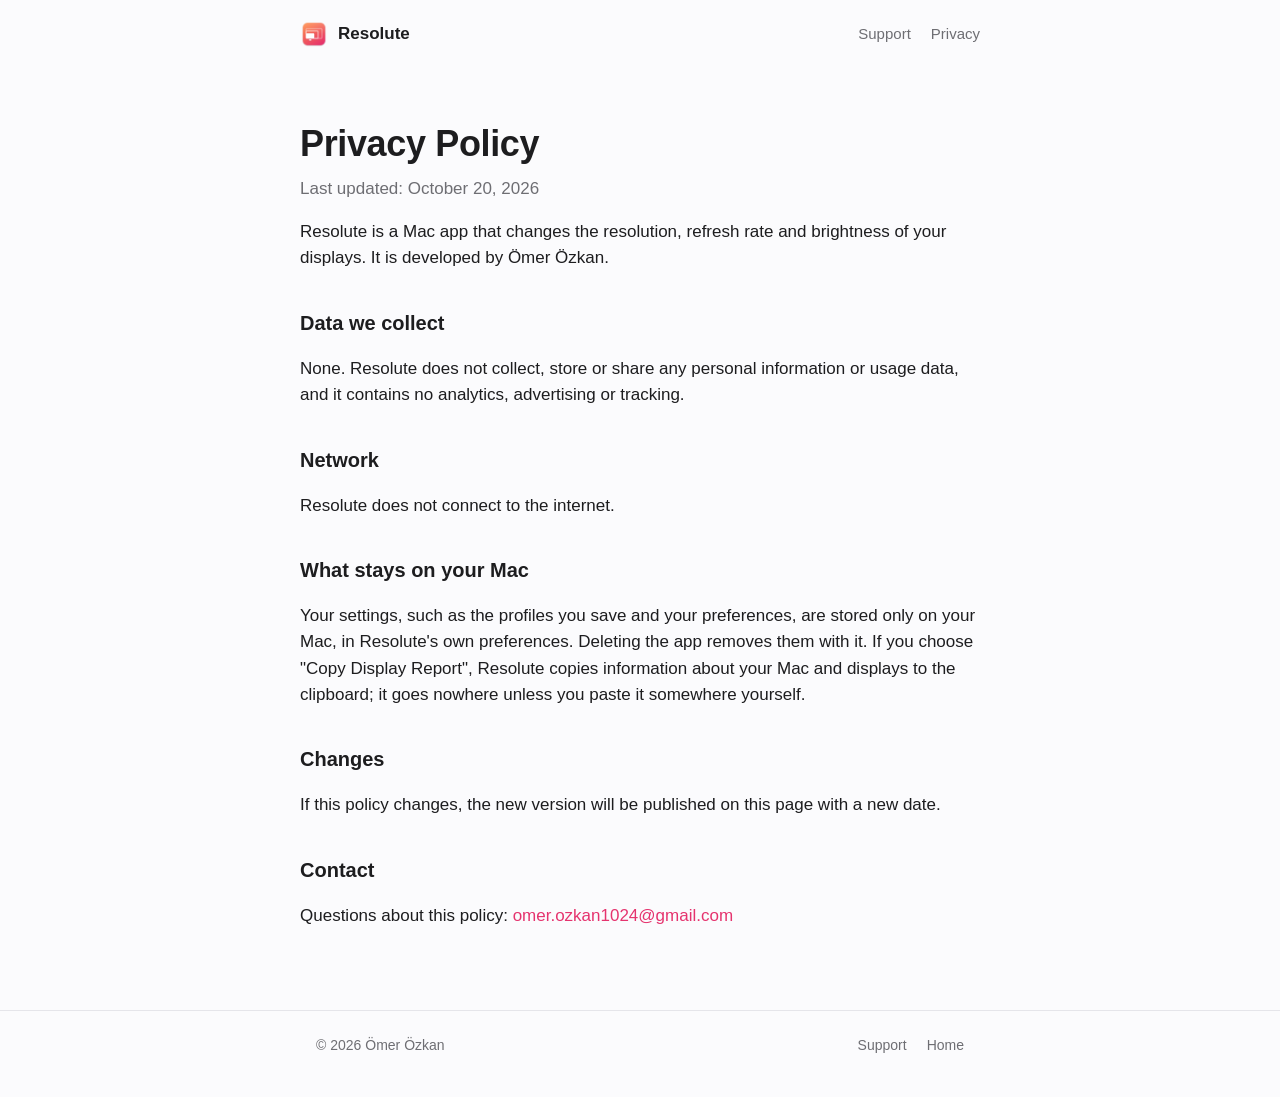
==== privacy.html @ 92cb6cba "Add Resolute website, privacy policy and support page Co-Authored-By: Claude Opus 5.5 <noreply@anthr" ====
<!doctype html>
<html lang="en">
<head>
<meta charset="utf-8">
<meta name="viewport" content="width=device-width, initial-scale=1">
<title>Resolute Privacy Policy</title>
<link rel="icon" href="assets/favicon.png">
<link rel="stylesheet" href="assets/site.css">
</head>
<body>
<header class="wrap top narrow">
	<a class="brand" href="./"><img src="assets/icon.png" alt="">Resolute</a>
	<nav><a href="support.html">Support</a><a href="privacy.html">Privacy</a></nav>
</header>

<main class="wrap narrow doc">
	<h1>Privacy Policy</h1>
	<p class="updated">Last updated: October 20, 2026</p>

	<p>Resolute is a Mac app that changes the resolution, refresh rate and brightness of your displays. It is developed by Ömer Özkan.</p>

	<h2>Data we collect</h2>
	<p>None. Resolute does not collect, store or share any personal information or usage data, and it contains no analytics, advertising or tracking.</p>

	<h2>Network</h2>
	<p>Resolute does not connect to the internet.</p>

	<h2>What stays on your Mac</h2>
	<p>Your settings, such as the profiles you save and your preferences, are stored only on your Mac, in Resolute's own preferences. Deleting the app removes them with it. If you choose "Copy Display Report", Resolute copies information about your Mac and displays to the clipboard; it goes nowhere unless you paste it somewhere yourself.</p>

	<h2>Changes</h2>
	<p>If this policy changes, the new version will be published on this page with a new date.</p>

	<h2>Contact</h2>
	<p>Questions about this policy: <a href="mailto:omer.ozkan1024@gmail.com">omer.ozkan1024@gmail.com</a></p>
</main>

<footer>
	<div class="wrap narrow">
		<span>© 2026 Ömer Özkan</span>
		<nav><a href="support.html">Support</a><a href="./">Home</a></nav>
	</div>
</footer>
</body>
</html>
---- assets/site.css ----
:root {
	--bg: #fbfbfd;
	--surface: #ffffff;
	--text: #1d1d1f;
	--muted: #6e6e73;
	--line: #e5e5ea;
	--accent: #e5336e;
	--accent-2: #ff8a4c;
	--shadow: 0 1px 2px rgba(0, 0, 0, 0.04), 0 8px 24px rgba(0, 0, 0, 0.06);
	color-scheme: light dark;
}

@media (prefers-color-scheme: dark) {
	:root {
		--bg: #111114;
		--surface: #1c1c20;
		--text: #f5f5f7;
		--muted: #a1a1a6;
		--line: #2c2c31;
		--accent: #ff6b95;
		--accent-2: #ffa06b;
		--shadow: 0 1px 2px rgba(0, 0, 0, 0.3), 0 8px 24px rgba(0, 0, 0, 0.35);
	}
}

* { box-sizing: border-box; }

body {
	margin: 0;
	background: var(--bg);
	color: var(--text);
	font: 17px/1.55 -apple-system, BlinkMacSystemFont, "SF Pro Text", "Helvetica Neue", Arial, sans-serif;
	-webkit-font-smoothing: antialiased;
}

a { color: var(--accent); text-decoration: none; }
a:hover { text-decoration: underline; }

.wrap { max-width: 920px; margin: 0 auto; padding: 0 16px; }
.narrow { max-width: 680px; }

/* Top bar */
.top { display: flex; align-items: center; justify-content: space-between; padding: 20px 0; }
.brand { display: flex; align-items: center; gap: 10px; color: var(--text); font-weight: 600; }
.brand img { width: 28px; height: 28px; }
.top nav { display: flex; gap: 20px; font-size: 15px; }
.top nav a { color: var(--muted); }
.top nav a:hover { color: var(--text); text-decoration: none; }

/* Hero */
.hero { text-align: center; padding: 56px 0 40px; }
.hero img { width: 144px; height: 144px; filter: drop-shadow(0 12px 24px rgba(229, 51, 110, 0.25)); }
.hero h1 { font-size: clamp(40px, 7vw, 56px); line-height: 1.05; letter-spacing: -0.02em; margin: 20px 0 12px; }
.hero p.lead { font-size: clamp(19px, 3vw, 22px); color: var(--muted); max-width: 620px; margin: 0 auto; }
.badge {
	display: inline-block; margin-top: 28px; padding: 10px 20px; border-radius: 999px;
	background: linear-gradient(135deg, var(--accent-2), var(--accent)); color: #fff; font-weight: 600; font-size: 15px;
}
.requirements { margin-top: 14px; font-size: 14px; color: var(--muted); }

/* Features */
.features { display: grid; grid-template-columns: repeat(auto-fit, minmax(260px, 1fr)); gap: 16px; padding: 24px 0 64px; }
.feature { background: var(--surface); border: 1px solid var(--line); border-radius: 16px; padding: 22px; box-shadow: var(--shadow); }
.feature svg { width: 28px; height: 28px; stroke: var(--accent); fill: none; stroke-width: 1.8; stroke-linecap: round; stroke-linejoin: round; }
.feature h3 { margin: 12px 0 6px; font-size: 18px; }
.feature p { margin: 0; color: var(--muted); font-size: 15.5px; }

/* Document pages */
.doc { padding: 24px 0 64px; }
.doc h1 { font-size: 36px; letter-spacing: -0.01em; margin: 24px 0 4px; }
.doc .updated { color: var(--muted); margin-top: 0; }
.doc h2 { font-size: 20px; margin-top: 36px; }
details { background: var(--surface); border: 1px solid var(--line); border-radius: 12px; padding: 14px 18px; margin: 10px 0; }
details summary { cursor: pointer; font-weight: 600; }
details p { margin: 10px 0 0; color: var(--muted); }
kbd { font: 14px ui-monospace, SFMono-Regular, Menlo, monospace; background: var(--line); border-radius: 5px; padding: 1px 6px; }
.contact { background: var(--surface); border: 1px solid var(--line); border-radius: 16px; padding: 22px; box-shadow: var(--shadow); }
.contact p:first-child { margin-top: 0; }
.contact p:last-child { margin-bottom: 0; }

/* Footer */
footer { border-top: 1px solid var(--line); padding: 24px 0 40px; color: var(--muted); font-size: 14px; }
footer .wrap { display: flex; flex-wrap: wrap; gap: 12px 24px; justify-content: space-between; }
footer nav { display: flex; gap: 20px; }
footer a { color: var(--muted); }

@media (max-width: 520px) {
	.top nav { gap: 14px; }
	.hero { padding-top: 32px; }
}
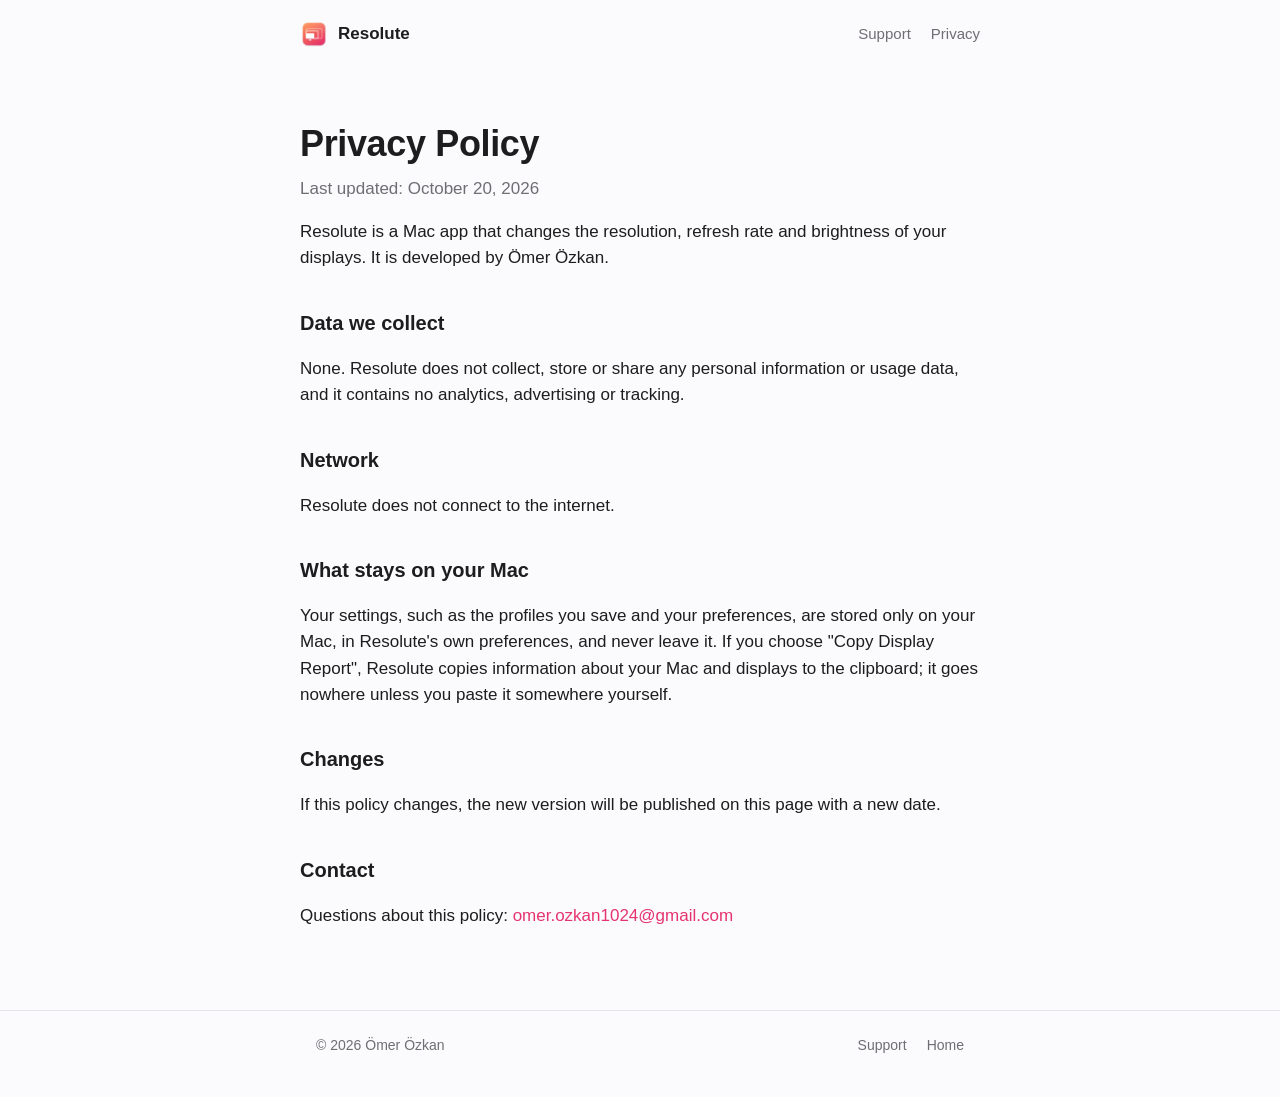
==== commit 0bca579d: "Correct where settings are kept in the privacy policy Co-Authored-By: Claude Opus 5.5 <noreply@anthr" ====
--- a/privacy.html
+++ b/privacy.html
@@ -26,7 +26,7 @@
 	<p>Resolute does not connect to the internet.</p>
 
 	<h2>What stays on your Mac</h2>
-	<p>Your settings, such as the profiles you save and your preferences, are stored only on your Mac, in Resolute's own preferences. Deleting the app removes them with it. If you choose "Copy Display Report", Resolute copies information about your Mac and displays to the clipboard; it goes nowhere unless you paste it somewhere yourself.</p>
+	<p>Your settings, such as the profiles you save and your preferences, are stored only on your Mac, in Resolute's own preferences, and never leave it. If you choose "Copy Display Report", Resolute copies information about your Mac and displays to the clipboard; it goes nowhere unless you paste it somewhere yourself.</p>
 
 	<h2>Changes</h2>
 	<p>If this policy changes, the new version will be published on this page with a new date.</p>
